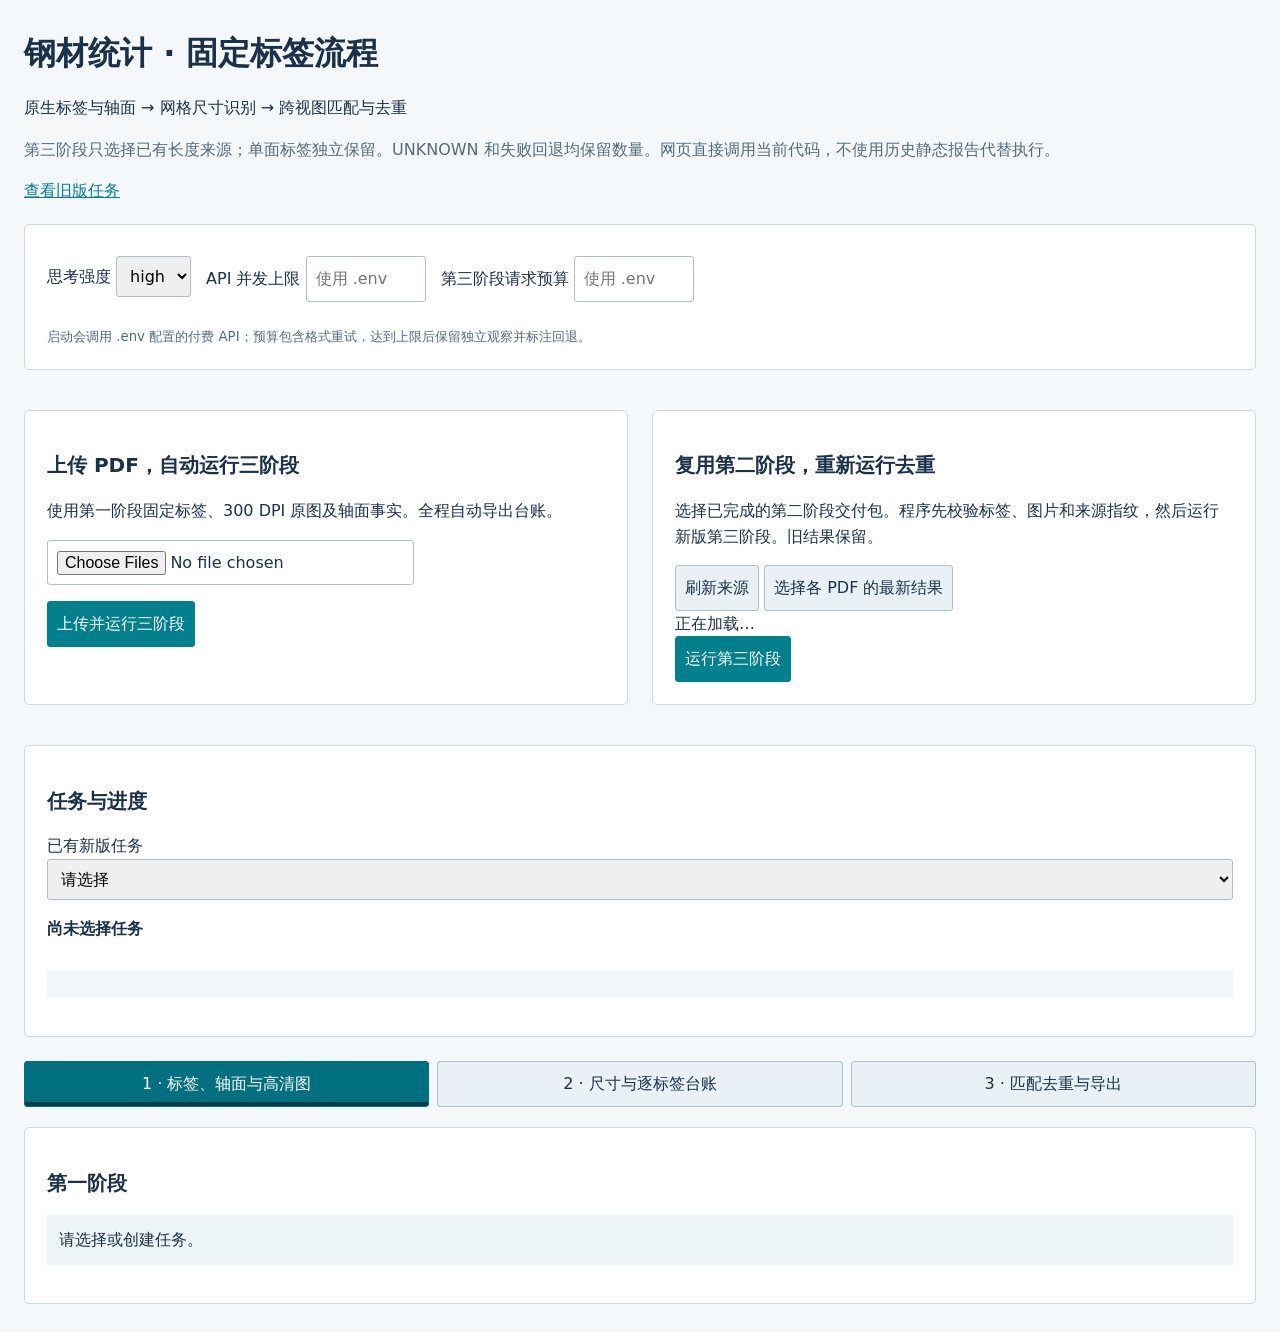
==== static/native_workflow.html @ 51252acb "feat: expose fixed-label workflow and matching-only reconciliation on web" ====
<!doctype html>
<html lang="zh-CN">
<head><meta charset="utf-8"><meta name="viewport" content="width=device-width,initial-scale=1"><title>钢材统计 · 固定标签流程</title>
<style>
:root{font-family:system-ui,"Microsoft YaHei",sans-serif;color:#193149;background:#f5f8fb;line-height:1.6}body{max-width:1400px;margin:28px auto;padding:0 24px}h1{margin-bottom:4px}h2{font-size:20px}a{color:#007d8e}section,.panel{background:white;border:1px solid #ccdae5;padding:22px;margin:20px 0;border-radius:5px}.columns{display:grid;grid-template-columns:1fr 1fr;gap:24px}button,select,input{font:inherit;padding:9px;border:1px solid #aebfcc;border-radius:3px}button{cursor:pointer;background:#e9f1f6;color:#193149}button.primary{background:#007f8d;color:white;border-color:#007f8d}button:disabled{opacity:.45;cursor:wait}label{display:block;margin:9px 0}input[type=checkbox]{margin-right:9px}#sources{max-height:280px;overflow:auto}#sources label{border-bottom:1px solid #e2eaf0;padding:8px}small{color:#526b7d}#error{white-space:pre-wrap;color:#a32929;background:#fff1f1;padding:12px}#error:empty{display:none}.tabs{display:flex;gap:8px;margin-top:24px}.tabs button{flex:1}.tabs button[aria-selected=true]{background:#006f80;color:white;border-color:#006f80;box-shadow:inset 0 -4px #003e4b}.stats{display:flex;gap:16px;flex-wrap:wrap}.stat{padding:12px 18px;background:#edf4f8}pre{white-space:pre-wrap;overflow-wrap:anywhere}#logs{max-height:230px;overflow:auto;background:#f2f6fa;padding:14px;font-size:13px}iframe{width:100%;height:780px;border:1px solid #ccd9e4;background:white}#history{width:100%}.settings{display:flex;gap:15px;flex-wrap:wrap}.settings input{width:100px}#files{max-width:100%}#downloads a{display:inline-block;margin-right:20px}.note{color:#526b7d}#status{font-weight:600}#stage-message{padding:12px;background:#edf4f8}@media(max-width:800px){.columns{grid-template-columns:1fr}.tabs{flex-wrap:wrap}body{padding:0 12px}iframe{height:600px}}
</style></head>
<body><h1>钢材统计 · 固定标签流程</h1>
<p>原生标签与轴面 → 网格尺寸识别 → 跨视图匹配与去重</p>
<p class="note">第三阶段只选择已有长度来源；单面标签独立保留。UNKNOWN 和失败回退均保留数量。网页直接调用当前代码，不使用历史静态报告代替执行。</p>
<p><a href="/">查看旧版任务</a></p>
<div class="settings panel"><label>思考强度 <select id="effort"><option>high</option><option>max</option><option>low</option></select></label>
<label>API 并发上限 <input id="concurrency" type="number" min="1" placeholder="使用 .env"></label>
<label>第三阶段请求预算 <input id="budget" type="number" min="1" placeholder="使用 .env"></label>
<small>启动会调用 .env 配置的付费 API；预算包含格式重试，达到上限后保留独立观察并标注回退。</small></div>
<div class="columns"><section><h2>上传 PDF，自动运行三阶段</h2><p>使用第一阶段固定标签、300 DPI 原图及轴面事实。全程自动导出台账。</p>
<input id="files" type="file" accept=".pdf" multiple><p><button id="start-pdf" class="primary">上传并运行三阶段</button></p></section>
<section><h2>复用第二阶段，重新运行去重</h2><p>选择已完成的第二阶段交付包。程序先校验标签、图片和来源指纹，然后运行新版第三阶段。旧结果保留。</p>
<button id="refresh-sources">刷新来源</button> <button id="select-all">选择各 PDF 的最新结果</button><div id="sources">正在加载…</div>
<button id="start-match" class="primary">运行第三阶段</button></section></div>
<div id="error" role="alert"></div>
<section><h2>任务与进度</h2><label>已有新版任务 <select id="history"><option value="">请选择</option></select></label>
<p id="status" aria-live="polite">尚未选择任务</p><div id="summary" class="stats"></div><pre id="logs"></pre>
<div id="downloads"></div><p><button id="rerun" hidden>重新执行此任务（保留旧结果）</button></p></section>
<nav class="tabs" aria-label="阶段"><button data-stage="1" aria-selected="true">1 · 标签、轴面与高清图</button><button data-stage="2" aria-selected="false">2 · 尺寸与逐标签台账</button><button data-stage="3" aria-selected="false">3 · 匹配去重与导出</button></nav>
<section><h2 id="stage-title">第一阶段</h2><div id="stage-links"></div><p id="stage-message">请选择或创建任务。</p><iframe id="report" title="阶段报告" hidden></iframe></section>
<script src="/native_workflow.js"></script></body></html>
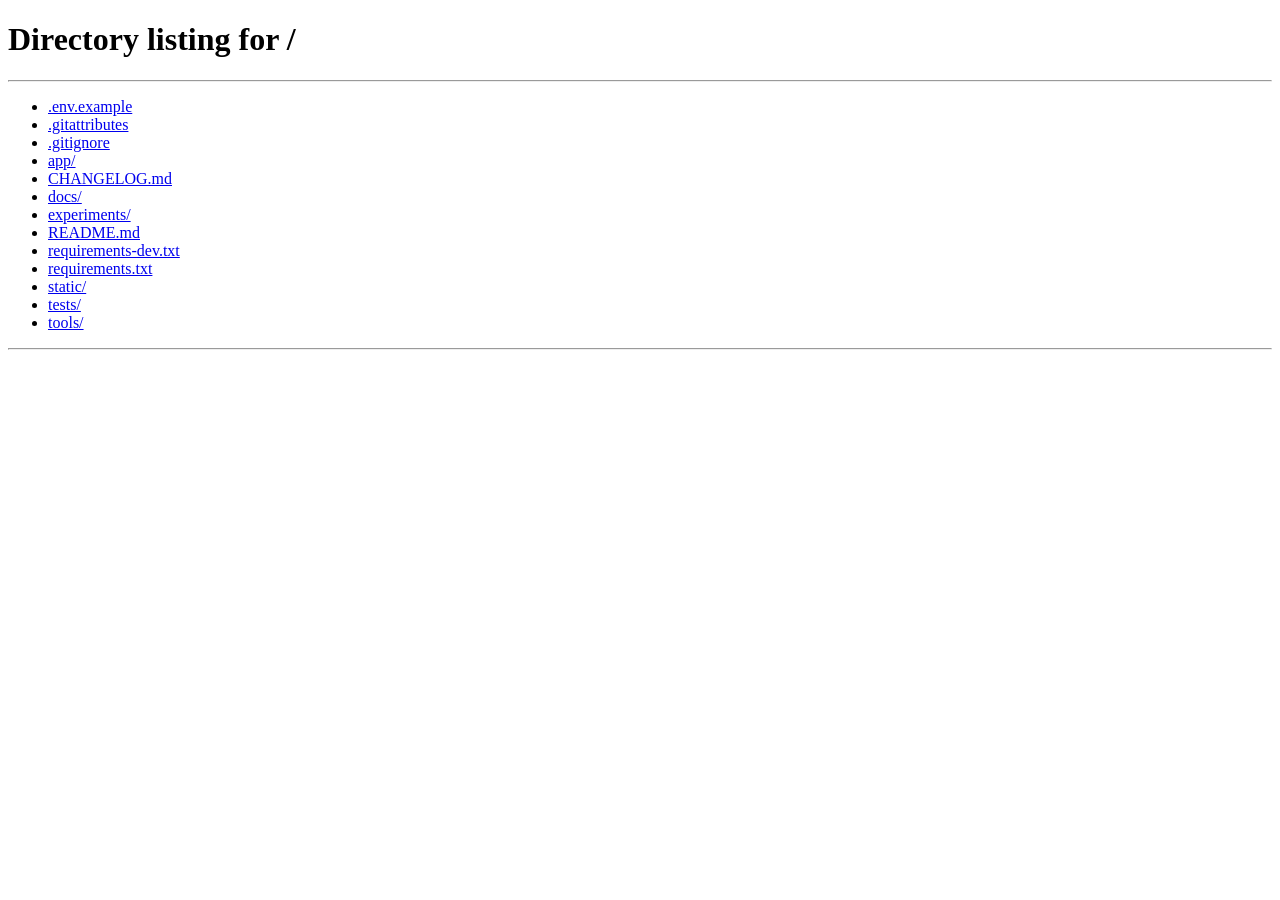
==== commit 42392413: "fix: restore original stage UI and document v0.4.1 validation" ====
--- a/static/native_workflow.html
+++ b/static/native_workflow.html
@@ -1,26 +1,3 @@
-<!doctype html>
-<html lang="zh-CN">
-<head><meta charset="utf-8"><meta name="viewport" content="width=device-width,initial-scale=1"><title>钢材统计 · 固定标签流程</title>
-<style>
-:root{font-family:system-ui,"Microsoft YaHei",sans-serif;color:#193149;background:#f5f8fb;line-height:1.6}body{max-width:1400px;margin:28px auto;padding:0 24px}h1{margin-bottom:4px}h2{font-size:20px}a{color:#007d8e}section,.panel{background:white;border:1px solid #ccdae5;padding:22px;margin:20px 0;border-radius:5px}.columns{display:grid;grid-template-columns:1fr 1fr;gap:24px}button,select,input{font:inherit;padding:9px;border:1px solid #aebfcc;border-radius:3px}button{cursor:pointer;background:#e9f1f6;color:#193149}button.primary{background:#007f8d;color:white;border-color:#007f8d}button:disabled{opacity:.45;cursor:wait}label{display:block;margin:9px 0}input[type=checkbox]{margin-right:9px}#sources{max-height:280px;overflow:auto}#sources label{border-bottom:1px solid #e2eaf0;padding:8px}small{color:#526b7d}#error{white-space:pre-wrap;color:#a32929;background:#fff1f1;padding:12px}#error:empty{display:none}.tabs{display:flex;gap:8px;margin-top:24px}.tabs button{flex:1}.tabs button[aria-selected=true]{background:#006f80;color:white;border-color:#006f80;box-shadow:inset 0 -4px #003e4b}.stats{display:flex;gap:16px;flex-wrap:wrap}.stat{padding:12px 18px;background:#edf4f8}pre{white-space:pre-wrap;overflow-wrap:anywhere}#logs{max-height:230px;overflow:auto;background:#f2f6fa;padding:14px;font-size:13px}iframe{width:100%;height:780px;border:1px solid #ccd9e4;background:white}#history{width:100%}.settings{display:flex;gap:15px;flex-wrap:wrap}.settings input{width:100px}#files{max-width:100%}#downloads a{display:inline-block;margin-right:20px}.note{color:#526b7d}#status{font-weight:600}#stage-message{padding:12px;background:#edf4f8}@media(max-width:800px){.columns{grid-template-columns:1fr}.tabs{flex-wrap:wrap}body{padding:0 12px}iframe{height:600px}}
-</style></head>
-<body><h1>钢材统计 · 固定标签流程</h1>
-<p>原生标签与轴面 → 网格尺寸识别 → 跨视图匹配与去重</p>
-<p class="note">第三阶段只选择已有长度来源；单面标签独立保留。UNKNOWN 和失败回退均保留数量。网页直接调用当前代码，不使用历史静态报告代替执行。</p>
-<p><a href="/">查看旧版任务</a></p>
-<div class="settings panel"><label>思考强度 <select id="effort"><option>high</option><option>max</option><option>low</option></select></label>
-<label>API 并发上限 <input id="concurrency" type="number" min="1" placeholder="使用 .env"></label>
-<label>第三阶段请求预算 <input id="budget" type="number" min="1" placeholder="使用 .env"></label>
-<small>启动会调用 .env 配置的付费 API；预算包含格式重试，达到上限后保留独立观察并标注回退。</small></div>
-<div class="columns"><section><h2>上传 PDF，自动运行三阶段</h2><p>使用第一阶段固定标签、300 DPI 原图及轴面事实。全程自动导出台账。</p>
-<input id="files" type="file" accept=".pdf" multiple><p><button id="start-pdf" class="primary">上传并运行三阶段</button></p></section>
-<section><h2>复用第二阶段，重新运行去重</h2><p>选择已完成的第二阶段交付包。程序先校验标签、图片和来源指纹，然后运行新版第三阶段。旧结果保留。</p>
-<button id="refresh-sources">刷新来源</button> <button id="select-all">选择各 PDF 的最新结果</button><div id="sources">正在加载…</div>
-<button id="start-match" class="primary">运行第三阶段</button></section></div>
-<div id="error" role="alert"></div>
-<section><h2>任务与进度</h2><label>已有新版任务 <select id="history"><option value="">请选择</option></select></label>
-<p id="status" aria-live="polite">尚未选择任务</p><div id="summary" class="stats"></div><pre id="logs"></pre>
-<div id="downloads"></div><p><button id="rerun" hidden>重新执行此任务（保留旧结果）</button></p></section>
-<nav class="tabs" aria-label="阶段"><button data-stage="1" aria-selected="true">1 · 标签、轴面与高清图</button><button data-stage="2" aria-selected="false">2 · 尺寸与逐标签台账</button><button data-stage="3" aria-selected="false">3 · 匹配去重与导出</button></nav>
-<section><h2 id="stage-title">第一阶段</h2><div id="stage-links"></div><p id="stage-message">请选择或创建任务。</p><iframe id="report" title="阶段报告" hidden></iframe></section>
-<script src="/native_workflow.js"></script></body></html>
+<!doctype html><html lang="zh-CN"><meta charset="utf-8"><title>返回任务页面</title>
+<p>固定标签流程已接回原有任务页面。<a id="destination" href="/">进入任务页面</a></p>
+<script>const id=new URLSearchParams(location.search).get('run');const target=id?'/?job='+encodeURIComponent(id):'/';document.getElementById('destination').href=target;location.replace(target);</script></html>
